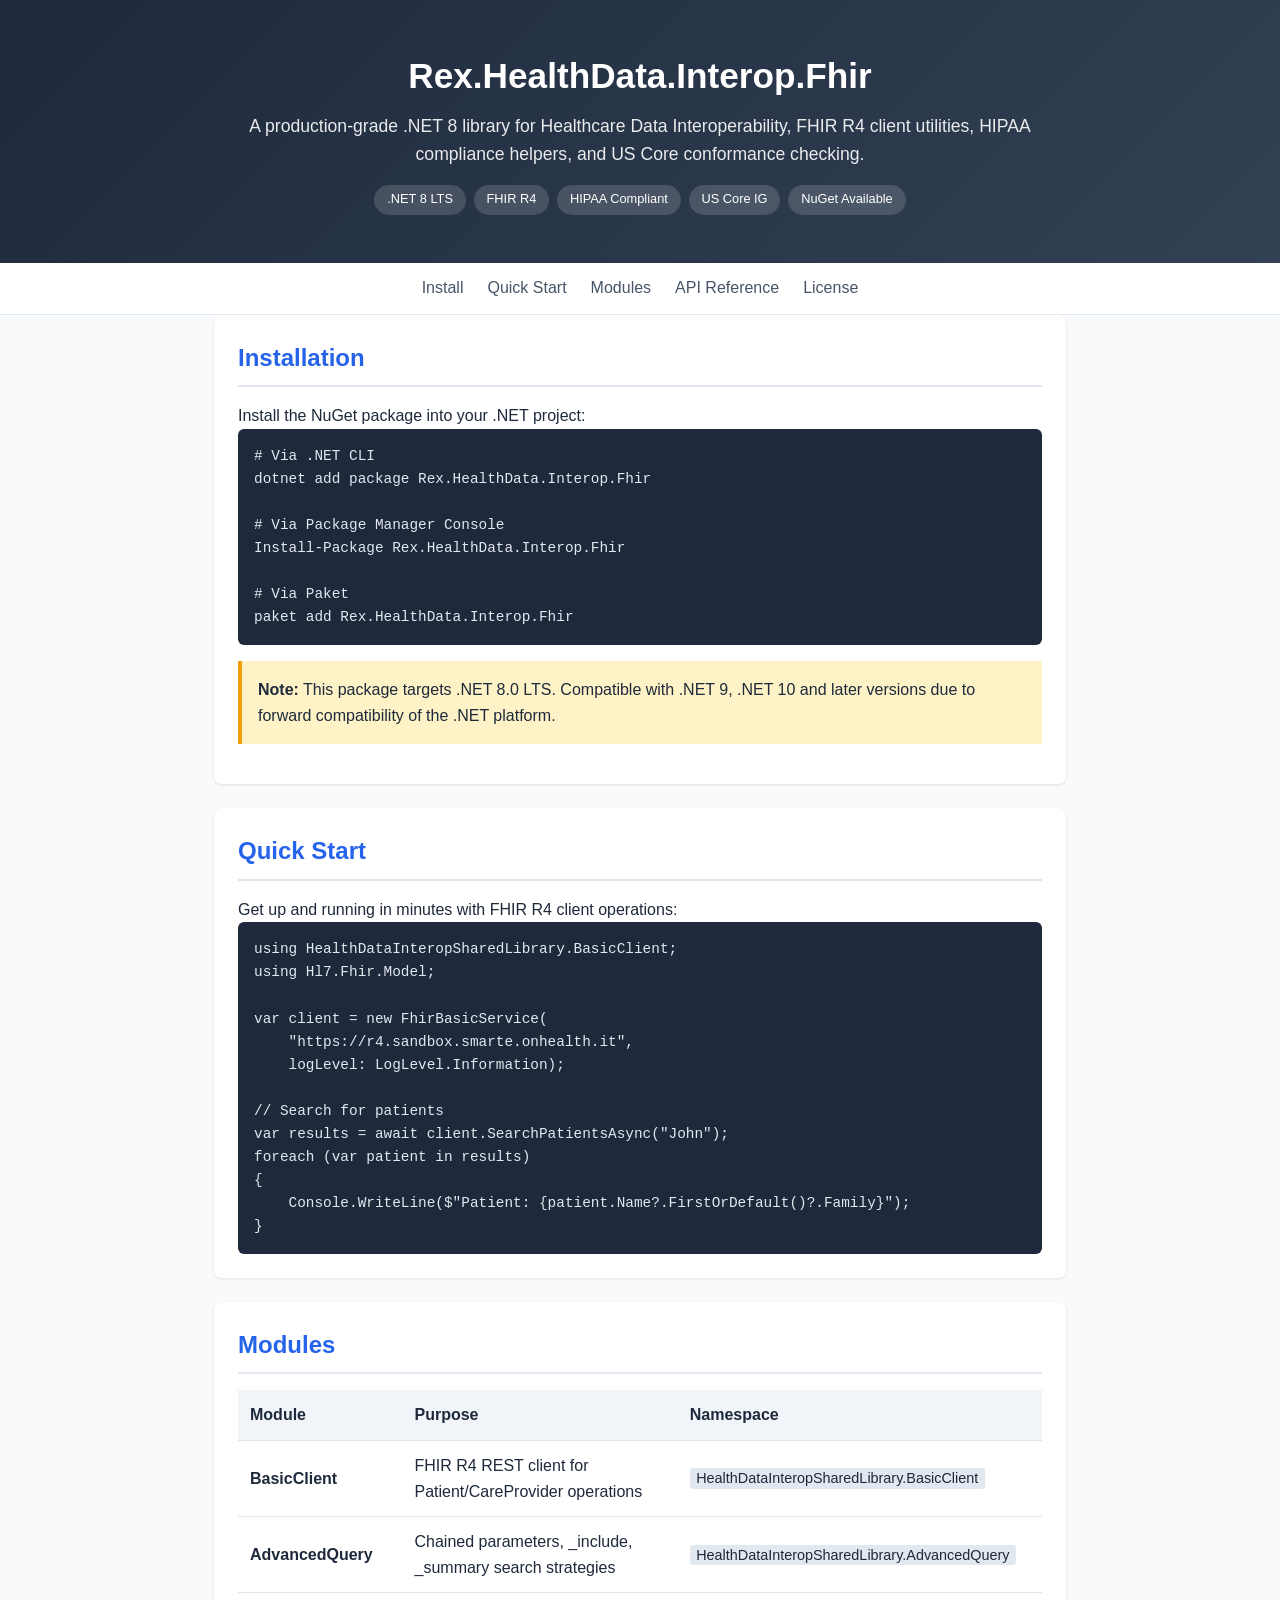
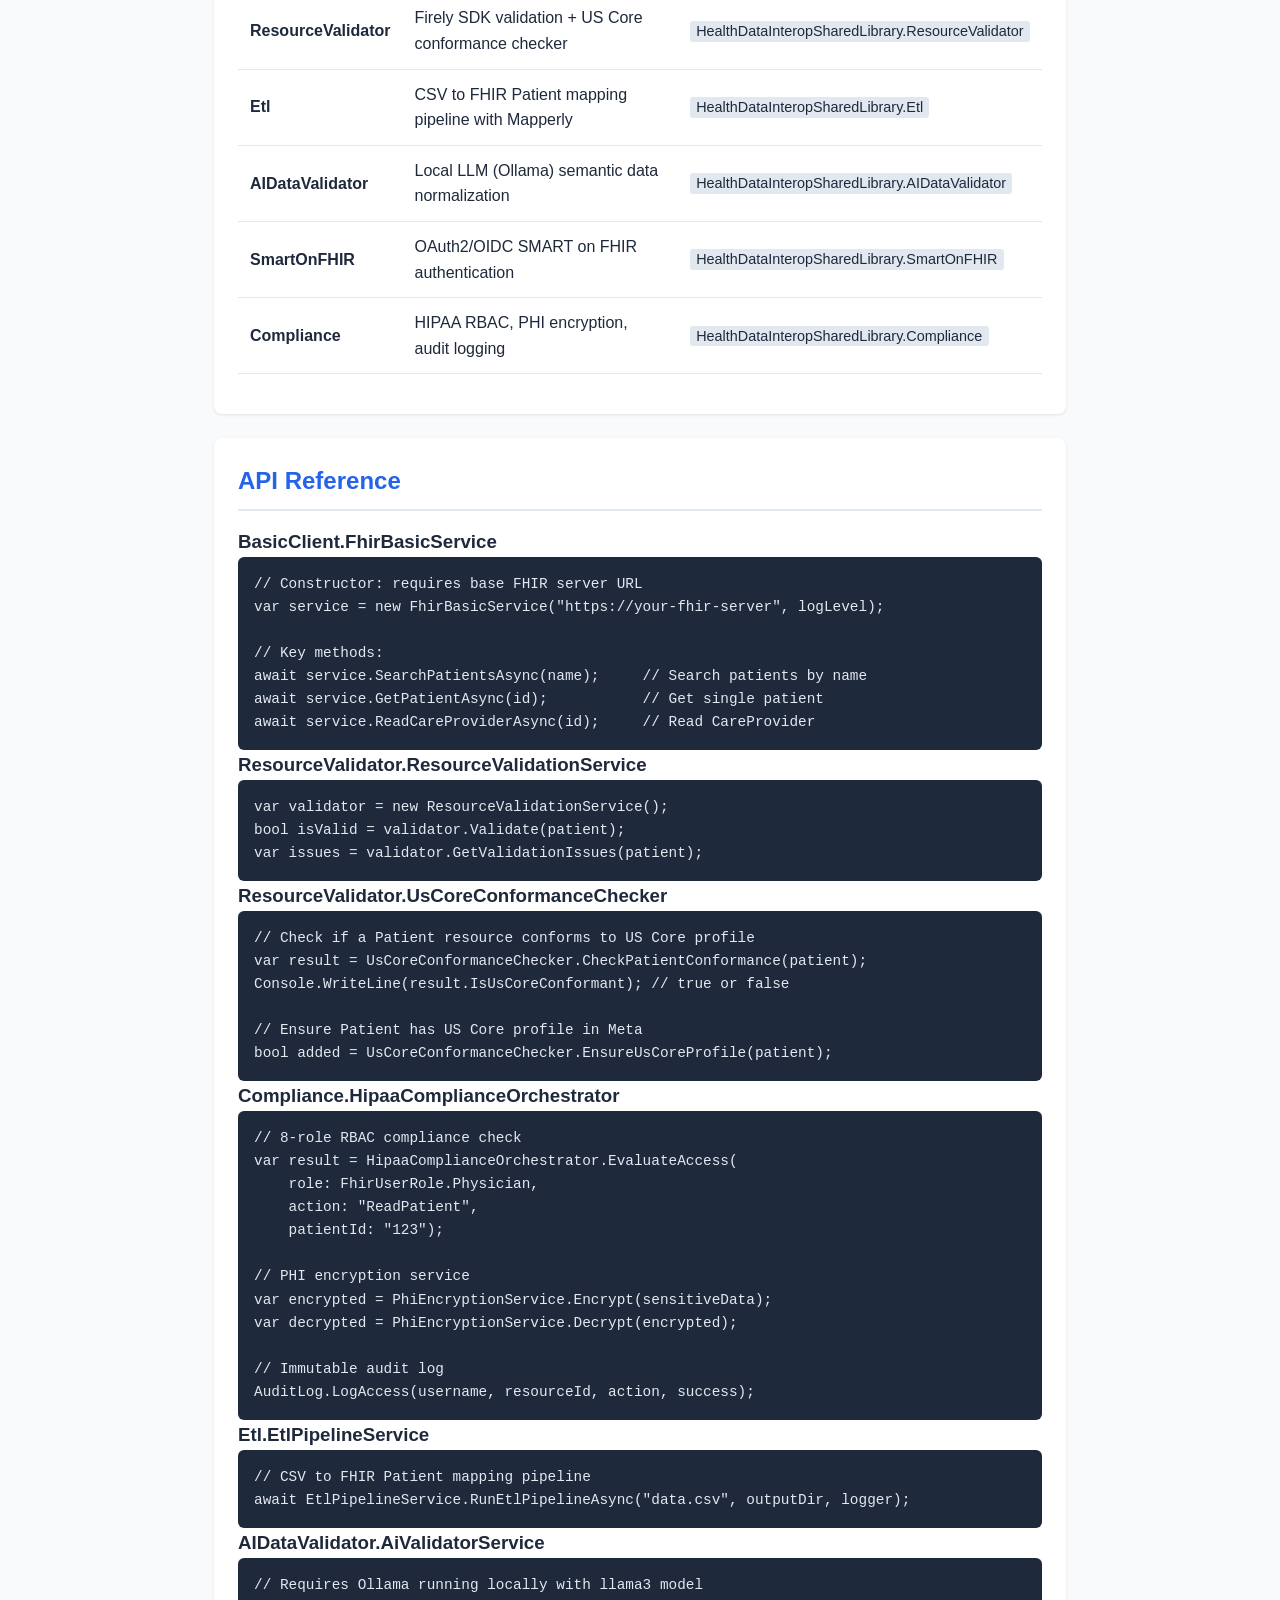
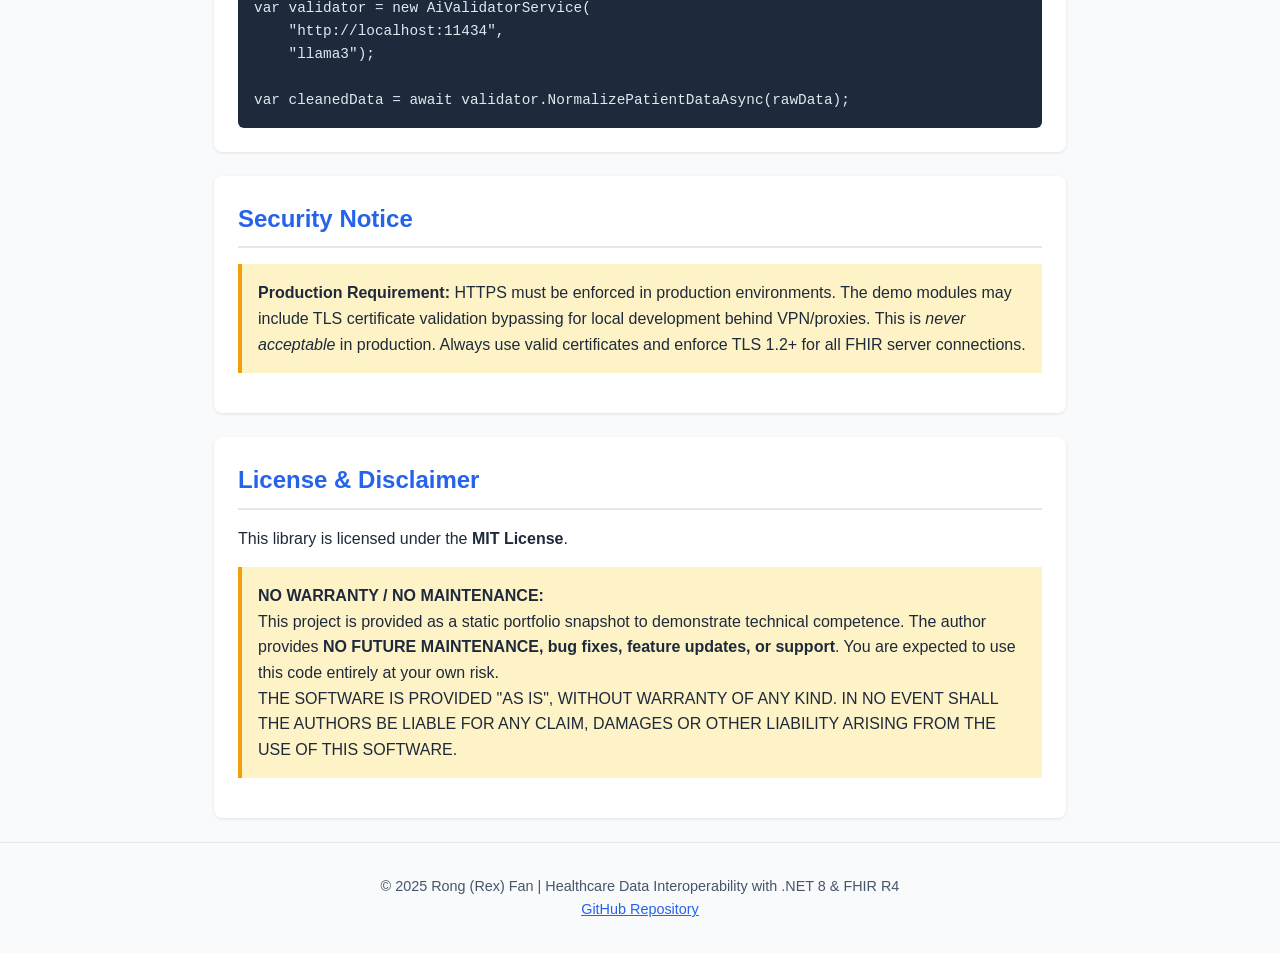
==== docs/index.html @ a8832987 "Feat: migrate namespace to HealthDataInteropSharedLibrary and slim down dependencies - Rename all `S" ====
<!DOCTYPE html>
<html lang="en">
<head>
    <meta charset="UTF-8">
    <meta name="viewport" content="width=device-width, initial-scale=1.0">
    <title>Rex.HealthData.Interop.Fhir - Healthcare Interoperability Library</title>
    <link rel="stylesheet" href="css/styles.css">
    <style>
        :root { --primary: #2563eb; --secondary: #475569; --success: #16a34a; --bg: #f8fafc; }
        * { margin: 0; padding: 0; box-sizing: border-box; }
        body { font-family: -apple-system, BlinkMacSystemFont, "Segoe UI", Roboto, sans-serif; line-height: 1.6; color: #1e293b; background: var(--bg); }
        .container { max-width: 900px; margin: 0 auto; padding: 0 1.5rem; }
        header { background: linear-gradient(135deg, #1e293b, #334155); color: white; padding: 3rem 0; text-align: center; }
        header h1 { font-size: 2.2rem; margin-bottom: 0.5rem; }
        header p { font-size: 1.1rem; opacity: 0.9; }
        .badges { display: flex; gap: 0.5rem; justify-content: center; flex-wrap: wrap; margin-top: 1rem; }
        .badge { background: rgba(255,255,255,0.15); padding: 0.3rem 0.8rem; border-radius: 999px; font-size: 0.8rem; }
        nav { background: white; border-bottom: 1px solid #e2e8f0; padding: 0.8rem 0; position: sticky; top: 0; z-index: 10; }
        nav .container { display: flex; gap: 1.5rem; justify-content: center; flex-wrap: wrap; }
        nav a { text-decoration: none; color: var(--secondary); font-weight: 500; }
        nav a:hover { color: var(--primary); }
        main { padding: 2rem 0 4rem; }
        section { background: white; margin-bottom: 1.5rem; padding: 1.5rem; border-radius: 8px; box-shadow: 0 1px 3px rgba(0,0,0,0.1); }
        section h2 { color: var(--primary); margin-bottom: 1rem; border-bottom: 2px solid #e2e8f0; padding-bottom: 0.5rem; }
        pre { background: #1e293b; color: #e2e8f0; padding: 1rem; border-radius: 6px; overflow-x: auto; font-size: 0.9rem; }
        code { font-family: "Cascadia Code", "Fira Code", monospace; }
        .inline-code { background: #e2e8f0; padding: 0.15rem 0.4rem; border-radius: 3px; color: #1e293b; font-size: 0.9em; }
        table { width: 100%; border-collapse: collapse; margin: 1rem 0; }
        th, td { text-align: left; padding: 0.75rem; border-bottom: 1px solid #e2e8f0; }
        th { background: #f1f5f9; font-weight: 600; }
        .features { display: grid; grid-template-columns: repeat(auto-fit, minmax(250px, 1fr)); gap: 1rem; margin-top: 1rem; }
        .feature-card { padding: 1rem; border: 1px solid #e2e8f0; border-radius: 6px; }
        .feature-card h3 { color: var(--primary); margin-bottom: 0.5rem; font-size: 1rem; }
        footer { text-align: center; padding: 2rem 0; color: var(--secondary); font-size: 0.9rem; border-top: 1px solid #e2e8f0; }
        .warning { background: #fef3c7; border-left: 4px solid #f59e0b; padding: 1rem; margin: 1rem 0; }
    </style>
</head>
<body>
<header>
    <div class="container">
        <h1>Rex.HealthData.Interop.Fhir</h1>
        <p>A production-grade .NET 8 library for Healthcare Data Interoperability, FHIR R4 client utilities, HIPAA compliance helpers, and US Core conformance checking.</p>
        <div class="badges">
            <span class="badge">.NET 8 LTS</span>
            <span class="badge">FHIR R4</span>
            <span class="badge">HIPAA Compliant</span>
            <span class="badge">US Core IG</span>
            <span class="badge">NuGet Available</span>
        </div>
    </div>
</header>
<nav>
    <div class="container">
        <a href="#install">Install</a>
        <a href="#quick-start">Quick Start</a>
        <a href="#modules">Modules</a>
        <a href="#api">API Reference</a>
        <a href="#license">License</a>
    </div>
</nav>
<main class="container">

<section id="install">
    <h2>Installation</h2>
    <p>Install the NuGet package into your .NET project:</p>
    <pre><code># Via .NET CLI
dotnet add package Rex.HealthData.Interop.Fhir

# Via Package Manager Console
Install-Package Rex.HealthData.Interop.Fhir

# Via Paket
paket add Rex.HealthData.Interop.Fhir</code></pre>
    <div class="warning">
        <strong>Note:</strong> This package targets .NET 8.0 LTS. Compatible with .NET 9, .NET 10 and later versions due to forward compatibility of the .NET platform.
    </div>
</section>

<section id="quick-start">
    <h2>Quick Start</h2>
    <p>Get up and running in minutes with FHIR R4 client operations:</p>
    <pre><code>using HealthDataInteropSharedLibrary.BasicClient;
using Hl7.Fhir.Model;

var client = new FhirBasicService(
    "https://r4.sandbox.smarte.onhealth.it",
    logLevel: LogLevel.Information);

// Search for patients
var results = await client.SearchPatientsAsync("John");
foreach (var patient in results)
{
    Console.WriteLine($"Patient: {patient.Name?.FirstOrDefault()?.Family}");
}</code></pre>
</section>

<section id="modules">
    <h2>Modules</h2>
    <table>
        <thead>
            <tr><th>Module</th><th>Purpose</th><th>Namespace</th></tr>
        </thead>
        <tbody>
            <tr><td><strong>BasicClient</strong></td><td>FHIR R4 REST client for Patient/CareProvider operations</td><td><span class="inline-code">HealthDataInteropSharedLibrary.BasicClient</span></td></tr>
            <tr><td><strong>AdvancedQuery</strong></td><td>Chained parameters, _include, _summary search strategies</td><td><span class="inline-code">HealthDataInteropSharedLibrary.AdvancedQuery</span></td></tr>
            <tr><td><strong>ResourceValidator</strong></td><td>Firely SDK validation + US Core conformance checker</td><td><span class="inline-code">HealthDataInteropSharedLibrary.ResourceValidator</span></td></tr>
            <tr><td><strong>Etl</strong></td><td>CSV to FHIR Patient mapping pipeline with Mapperly</td><td><span class="inline-code">HealthDataInteropSharedLibrary.Etl</span></td></tr>
            <tr><td><strong>AIDataValidator</strong></td><td>Local LLM (Ollama) semantic data normalization</td><td><span class="inline-code">HealthDataInteropSharedLibrary.AIDataValidator</span></td></tr>
            <tr><td><strong>SmartOnFHIR</strong></td><td>OAuth2/OIDC SMART on FHIR authentication</td><td><span class="inline-code">HealthDataInteropSharedLibrary.SmartOnFHIR</span></td></tr>
            <tr><td><strong>Compliance</strong></td><td>HIPAA RBAC, PHI encryption, audit logging</td><td><span class="inline-code">HealthDataInteropSharedLibrary.Compliance</span></td></tr>
        </tbody>
    </table>
</section>

<section id="api">
    <h2>API Reference</h2>
    
    <h3>BasicClient.FhirBasicService</h3>
    <pre><code>// Constructor: requires base FHIR server URL
var service = new FhirBasicService("https://your-fhir-server", logLevel);

// Key methods:
await service.SearchPatientsAsync(name);     // Search patients by name
await service.GetPatientAsync(id);           // Get single patient
await service.ReadCareProviderAsync(id);     // Read CareProvider</code></pre>

    <h3>ResourceValidator.ResourceValidationService</h3>
    <pre><code>var validator = new ResourceValidationService();
bool isValid = validator.Validate(patient);
var issues = validator.GetValidationIssues(patient);</code></pre>

    <h3>ResourceValidator.UsCoreConformanceChecker</h3>
    <pre><code>// Check if a Patient resource conforms to US Core profile
var result = UsCoreConformanceChecker.CheckPatientConformance(patient);
Console.WriteLine(result.IsUsCoreConformant); // true or false

// Ensure Patient has US Core profile in Meta
bool added = UsCoreConformanceChecker.EnsureUsCoreProfile(patient);</code></pre>

    <h3>Compliance.HipaaComplianceOrchestrator</h3>
    <pre><code>// 8-role RBAC compliance check
var result = HipaaComplianceOrchestrator.EvaluateAccess(
    role: FhirUserRole.Physician,
    action: "ReadPatient",
    patientId: "123");

// PHI encryption service
var encrypted = PhiEncryptionService.Encrypt(sensitiveData);
var decrypted = PhiEncryptionService.Decrypt(encrypted);

// Immutable audit log
AuditLog.LogAccess(username, resourceId, action, success);</code></pre>

    <h3>Etl.EtlPipelineService</h3>
    <pre><code>// CSV to FHIR Patient mapping pipeline
await EtlPipelineService.RunEtlPipelineAsync("data.csv", outputDir, logger);</code></pre>

    <h3>AIDataValidator.AiValidatorService</h3>
    <pre><code>// Requires Ollama running locally with llama3 model
var validator = new AiValidatorService(
    "http://localhost:11434",
    "llama3");

var cleanedData = await validator.NormalizePatientDataAsync(rawData);</code></pre>
</section>

<section id="security">
    <h2>Security Notice</h2>
    <div class="warning">
        <strong>Production Requirement:</strong> HTTPS must be enforced in production environments. The demo modules may include TLS certificate validation bypassing for local development behind VPN/proxies. This is <em>never acceptable</em> in production. Always use valid certificates and enforce TLS 1.2+ for all FHIR server connections.
    </div>
</section>

<section id="license">
    <h2>License &amp; Disclaimer</h2>
    <p>This library is licensed under the <strong>MIT License</strong>.</p>
    <div class="warning">
        <p><strong>NO WARRANTY / NO MAINTENANCE:</strong></p>
        <p>This project is provided as a static portfolio snapshot to demonstrate technical competence. The author provides <strong>NO FUTURE MAINTENANCE, bug fixes, feature updates, or support</strong>. You are expected to use this code entirely at your own risk.</p>
        <p>THE SOFTWARE IS PROVIDED "AS IS", WITHOUT WARRANTY OF ANY KIND. IN NO EVENT SHALL THE AUTHORS BE LIABLE FOR ANY CLAIM, DAMAGES OR OTHER LIABILITY ARISING FROM THE USE OF THIS SOFTWARE.</p>
    </div>
</section>

</main>
<footer>
    <div class="container">
        <p>&copy; 2025 Rong (Rex) Fan | Healthcare Data Interoperability with .NET 8 &amp; FHIR R4</p>
        <p><a href="https://github.com/memoryfraction/HealthData-Interoperability-Csharp" style="color: var(--primary);">GitHub Repository</a></p>
    </div>
</footer>
</body>
</html>
---- docs/css/styles.css ----
/* styles.css - minimal, main styles are inline in index.html */
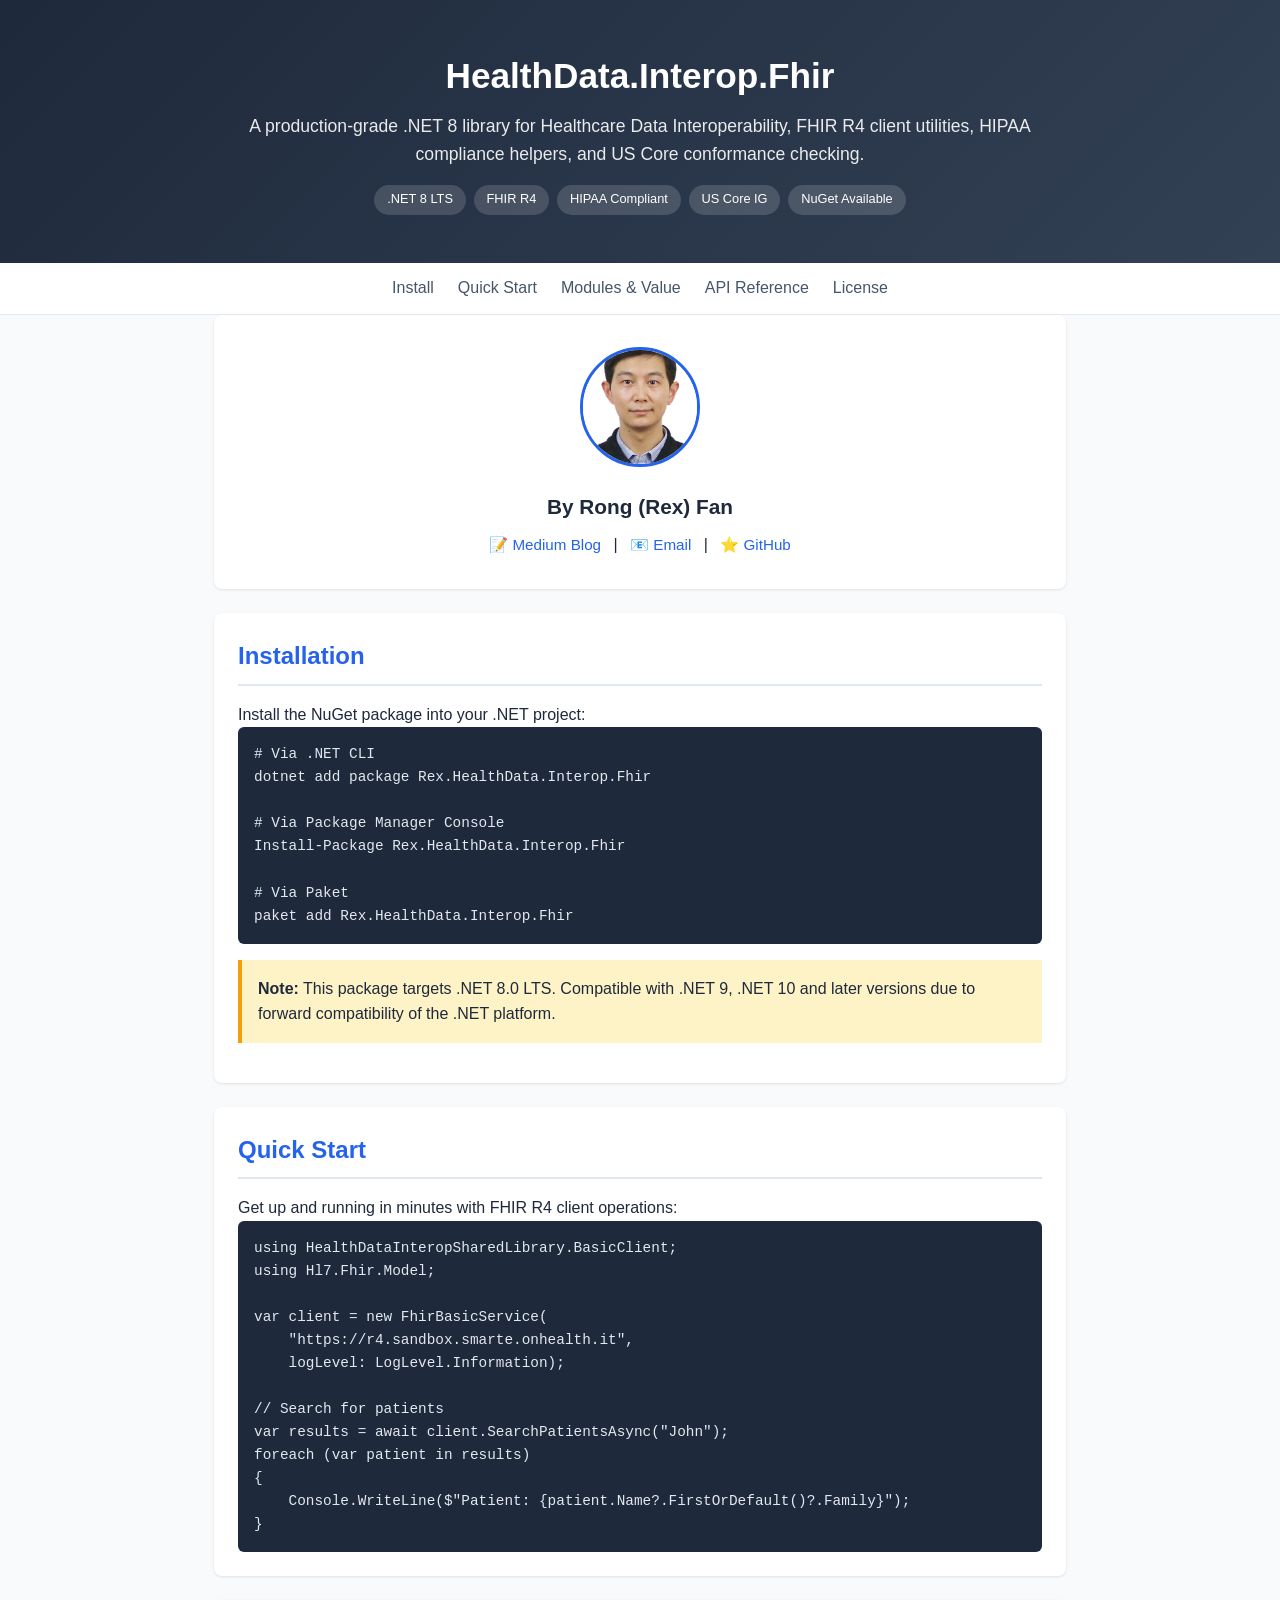
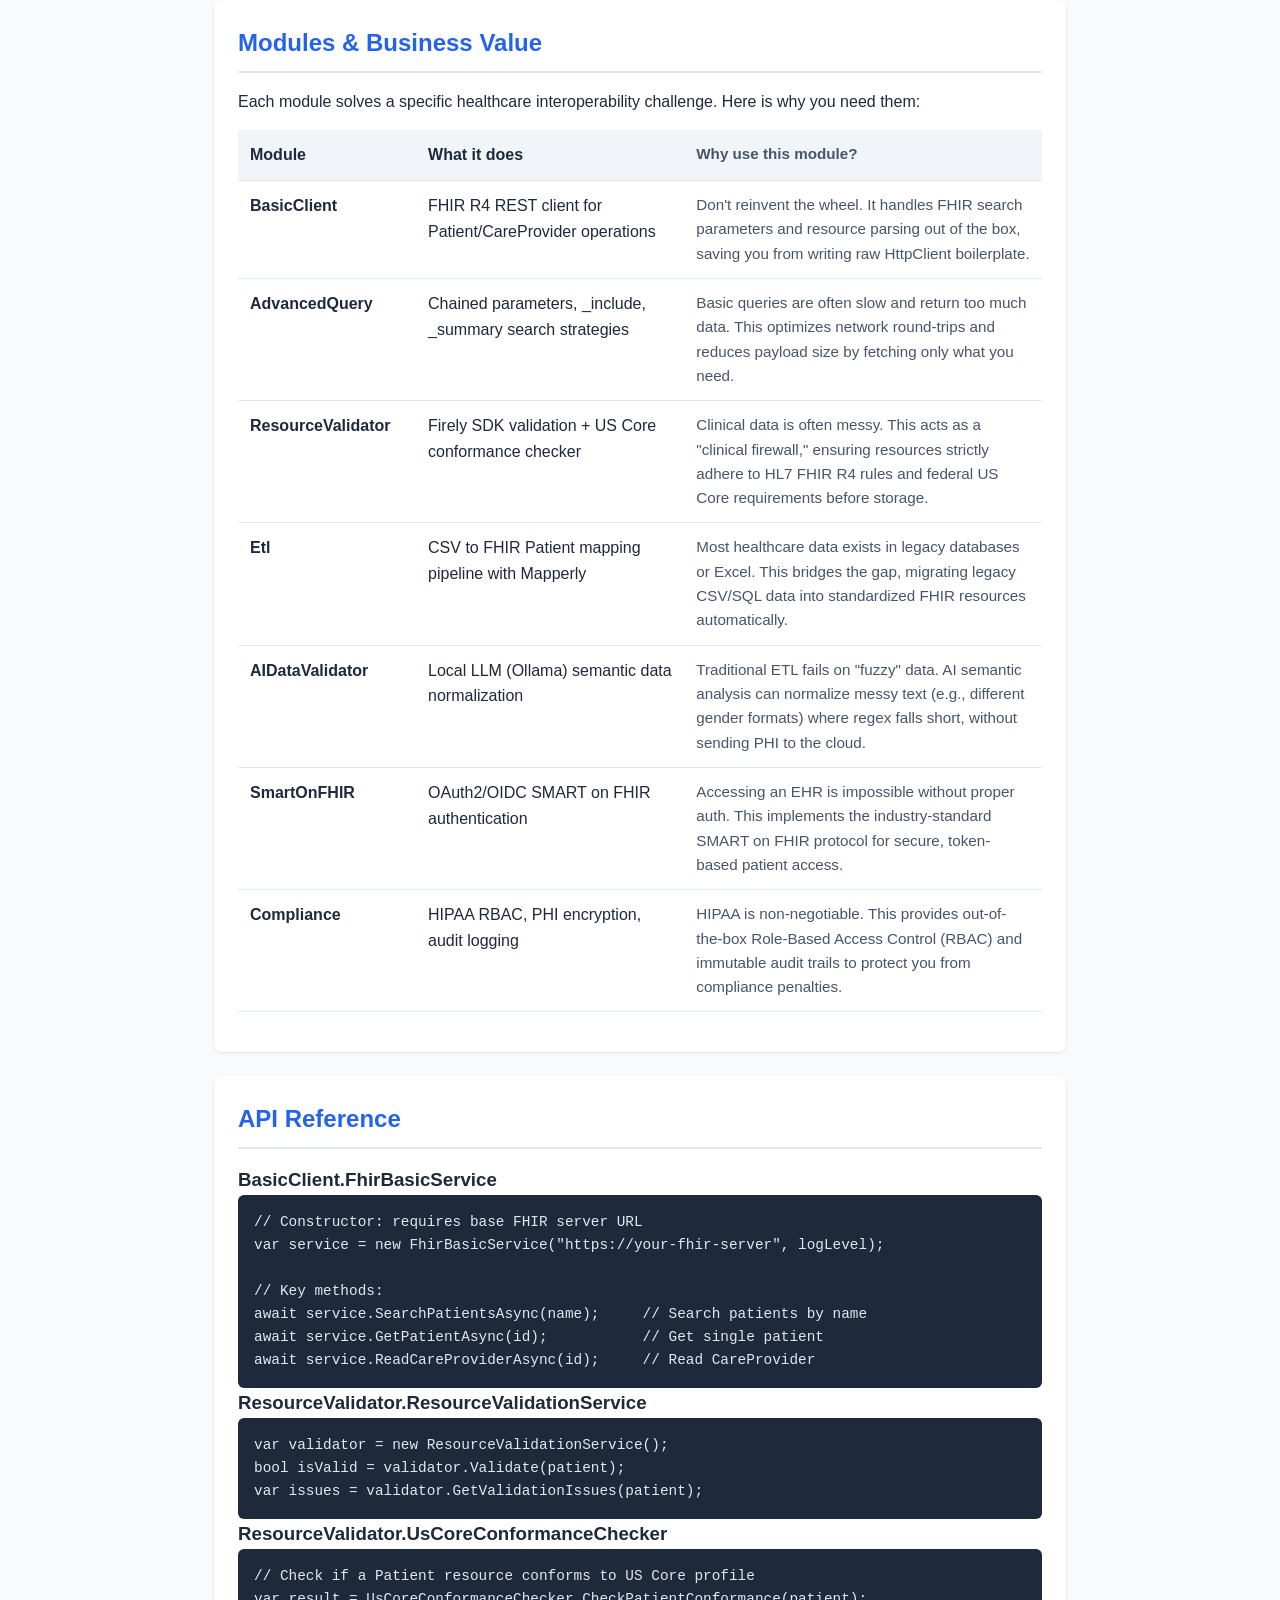
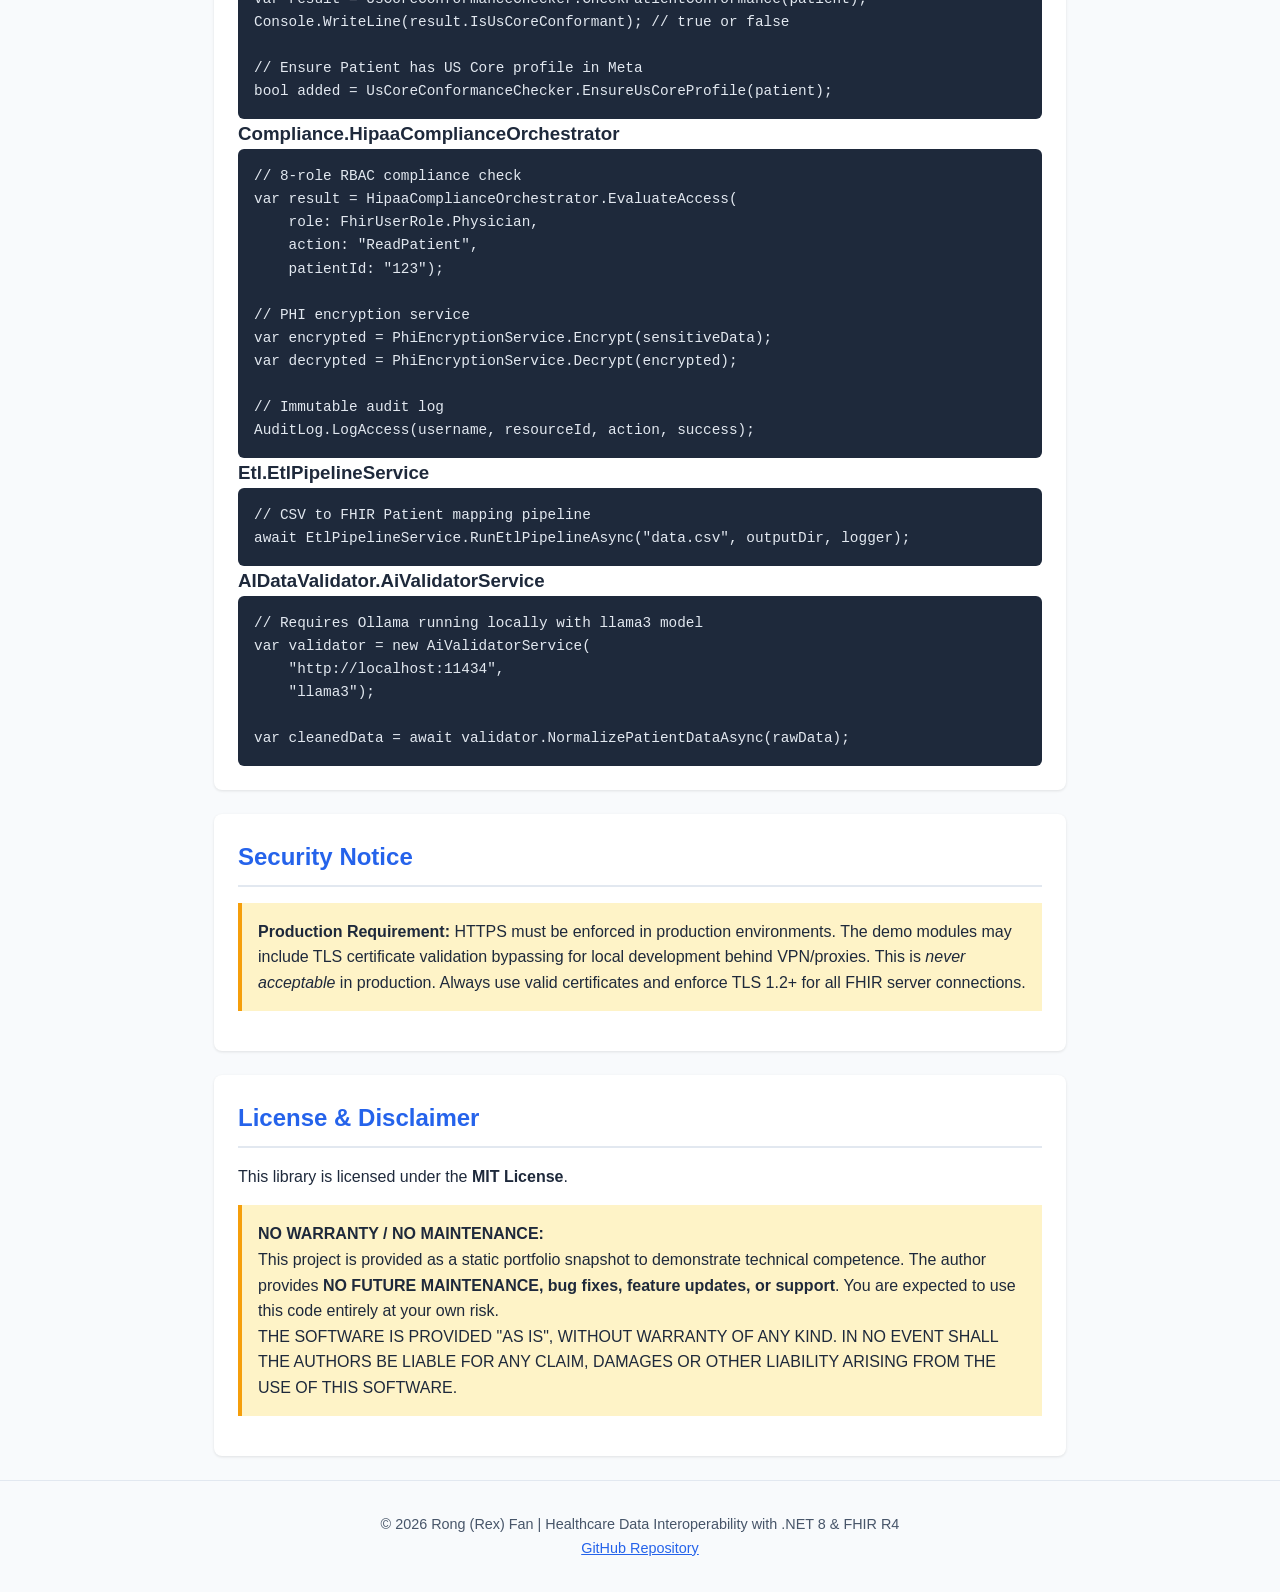
==== commit 151c5a87: "docs: update index with module values, add author profile, and link to GitHub Pages" ====
--- a/docs/index.html
+++ b/docs/index.html
@@ -3,8 +3,7 @@
 <head>
     <meta charset="UTF-8">
     <meta name="viewport" content="width=device-width, initial-scale=1.0">
-    <title>Rex.HealthData.Interop.Fhir - Healthcare Interoperability Library</title>
-    <link rel="stylesheet" href="css/styles.css">
+    <title>HealthData.Interop.Fhir - Healthcare Interoperability Library by Rong(Rex) Fan</title>
     <style>
         :root { --primary: #2563eb; --secondary: #475569; --success: #16a34a; --bg: #f8fafc; }
         * { margin: 0; padding: 0; box-sizing: border-box; }
@@ -25,20 +24,24 @@
         pre { background: #1e293b; color: #e2e8f0; padding: 1rem; border-radius: 6px; overflow-x: auto; font-size: 0.9rem; }
         code { font-family: "Cascadia Code", "Fira Code", monospace; }
         .inline-code { background: #e2e8f0; padding: 0.15rem 0.4rem; border-radius: 3px; color: #1e293b; font-size: 0.9em; }
-        table { width: 100%; border-collapse: collapse; margin: 1rem 0; }
-        th, td { text-align: left; padding: 0.75rem; border-bottom: 1px solid #e2e8f0; }
+        table { width: 100%; border-collapse: collapse; margin: 1rem 0; min-width: 600px; }
+        th, td { text-align: left; padding: 0.75rem; border-bottom: 1px solid #e2e8f0; vertical-align: top; }
         th { background: #f1f5f9; font-weight: 600; }
-        .features { display: grid; grid-template-columns: repeat(auto-fit, minmax(250px, 1fr)); gap: 1rem; margin-top: 1rem; }
-        .feature-card { padding: 1rem; border: 1px solid #e2e8f0; border-radius: 6px; }
-        .feature-card h3 { color: var(--primary); margin-bottom: 0.5rem; font-size: 1rem; }
+        .why-col { width: 40%; color: var(--secondary); font-size: 0.95rem; }
         footer { text-align: center; padding: 2rem 0; color: var(--secondary); font-size: 0.9rem; border-top: 1px solid #e2e8f0; }
         .warning { background: #fef3c7; border-left: 4px solid #f59e0b; padding: 1rem; margin: 1rem 0; }
+        /* Author section */
+        .author-section { text-align: center; padding: 2rem; }
+        .author-photo { width: 120px; height: 120px; border-radius: 50%; object-fit: cover; border: 3px solid var(--primary); margin-bottom: 1rem; }
+        .author-name { font-size: 1.3rem; font-weight: 700; color: #1e293b; margin-bottom: 0.5rem; }
+        .author-links a { color: var(--primary); text-decoration: none; margin: 0 0.5rem; font-size: 0.95rem; }
+        .author-links a:hover { text-decoration: underline; }
     </style>
 </head>
 <body>
 <header>
     <div class="container">
-        <h1>Rex.HealthData.Interop.Fhir</h1>
+        <h1>HealthData.Interop.Fhir</h1>
         <p>A production-grade .NET 8 library for Healthcare Data Interoperability, FHIR R4 client utilities, HIPAA compliance helpers, and US Core conformance checking.</p>
         <div class="badges">
             <span class="badge">.NET 8 LTS</span>
@@ -49,16 +52,29 @@
         </div>
     </div>
 </header>
+
 <nav>
     <div class="container">
         <a href="#install">Install</a>
         <a href="#quick-start">Quick Start</a>
-        <a href="#modules">Modules</a>
+        <a href="#modules">Modules & Value</a>
         <a href="#api">API Reference</a>
         <a href="#license">License</a>
     </div>
 </nav>
+
 <main class="container">
+
+<!-- Author Section -->
+<section class="author-section">
+    <img src="images/author.png" alt="Rong(Rex) Fan" class="author-photo">
+    <p class="author-name">By Rong (Rex) Fan</p>
+    <div class="author-links">
+        <a href="https://medium.com/@rex.fan18" target="_blank">📝 Medium Blog</a> |
+        <a href="mailto:rex.fan18@gmail.com">📧 Email</a> |
+        <a href="https://github.com/memoryfraction" target="_blank">⭐ GitHub</a>
+    </div>
+</section>
 
 <section id="install">
     <h2>Installation</h2>
@@ -95,19 +111,48 @@
 </section>
 
 <section id="modules">
-    <h2>Modules</h2>
+    <h2>Modules & Business Value</h2>
+    <p>Each module solves a specific healthcare interoperability challenge. Here is why you need them:</p>
     <table>
         <thead>
-            <tr><th>Module</th><th>Purpose</th><th>Namespace</th></tr>
+            <tr><th style="width: 15%;">Module</th><th style="width: 30%;">What it does</th><th class="why-col" style="width: 40%;">Why use this module?</th></tr>
         </thead>
         <tbody>
-            <tr><td><strong>BasicClient</strong></td><td>FHIR R4 REST client for Patient/CareProvider operations</td><td><span class="inline-code">HealthDataInteropSharedLibrary.BasicClient</span></td></tr>
-            <tr><td><strong>AdvancedQuery</strong></td><td>Chained parameters, _include, _summary search strategies</td><td><span class="inline-code">HealthDataInteropSharedLibrary.AdvancedQuery</span></td></tr>
-            <tr><td><strong>ResourceValidator</strong></td><td>Firely SDK validation + US Core conformance checker</td><td><span class="inline-code">HealthDataInteropSharedLibrary.ResourceValidator</span></td></tr>
-            <tr><td><strong>Etl</strong></td><td>CSV to FHIR Patient mapping pipeline with Mapperly</td><td><span class="inline-code">HealthDataInteropSharedLibrary.Etl</span></td></tr>
-            <tr><td><strong>AIDataValidator</strong></td><td>Local LLM (Ollama) semantic data normalization</td><td><span class="inline-code">HealthDataInteropSharedLibrary.AIDataValidator</span></td></tr>
-            <tr><td><strong>SmartOnFHIR</strong></td><td>OAuth2/OIDC SMART on FHIR authentication</td><td><span class="inline-code">HealthDataInteropSharedLibrary.SmartOnFHIR</span></td></tr>
-            <tr><td><strong>Compliance</strong></td><td>HIPAA RBAC, PHI encryption, audit logging</td><td><span class="inline-code">HealthDataInteropSharedLibrary.Compliance</span></td></tr>
+            <tr>
+                <td><strong>BasicClient</strong></td>
+                <td>FHIR R4 REST client for Patient/CareProvider operations</td>
+                <td class="why-col">Don't reinvent the wheel. It handles FHIR search parameters and resource parsing out of the box, saving you from writing raw HttpClient boilerplate.</td>
+            </tr>
+            <tr>
+                <td><strong>AdvancedQuery</strong></td>
+                <td>Chained parameters, _include, _summary search strategies</td>
+                <td class="why-col">Basic queries are often slow and return too much data. This optimizes network round-trips and reduces payload size by fetching only what you need.</td>
+            </tr>
+            <tr>
+                <td><strong>ResourceValidator</strong></td>
+                <td>Firely SDK validation + US Core conformance checker</td>
+                <td class="why-col">Clinical data is often messy. This acts as a "clinical firewall," ensuring resources strictly adhere to HL7 FHIR R4 rules and federal US Core requirements before storage.</td>
+            </tr>
+            <tr>
+                <td><strong>Etl</strong></td>
+                <td>CSV to FHIR Patient mapping pipeline with Mapperly</td>
+                <td class="why-col">Most healthcare data exists in legacy databases or Excel. This bridges the gap, migrating legacy CSV/SQL data into standardized FHIR resources automatically.</td>
+            </tr>
+            <tr>
+                <td><strong>AIDataValidator</strong></td>
+                <td>Local LLM (Ollama) semantic data normalization</td>
+                <td class="why-col">Traditional ETL fails on "fuzzy" data. AI semantic analysis can normalize messy text (e.g., different gender formats) where regex falls short, without sending PHI to the cloud.</td>
+            </tr>
+            <tr>
+                <td><strong>SmartOnFHIR</strong></td>
+                <td>OAuth2/OIDC SMART on FHIR authentication</td>
+                <td class="why-col">Accessing an EHR is impossible without proper auth. This implements the industry-standard SMART on FHIR protocol for secure, token-based patient access.</td>
+            </tr>
+            <tr>
+                <td><strong>Compliance</strong></td>
+                <td>HIPAA RBAC, PHI encryption, audit logging</td>
+                <td class="why-col">HIPAA is non-negotiable. This provides out-of-the-box Role-Based Access Control (RBAC) and immutable audit trails to protect you from compliance penalties.</td>
+            </tr>
         </tbody>
     </table>
 </section>
@@ -182,11 +227,15 @@
 </section>
 
 </main>
+
 <footer>
     <div class="container">
-        <p>&copy; 2025 Rong (Rex) Fan | Healthcare Data Interoperability with .NET 8 &amp; FHIR R4</p>
-        <p><a href="https://github.com/memoryfraction/HealthData-Interoperability-Csharp" style="color: var(--primary);">GitHub Repository</a></p>
+        <p>&copy; 2026 Rong (Rex) Fan | Healthcare Data Interoperability with .NET 8 &amp; FHIR R4</p>
+        <p>
+            <a href="https://github.com/memoryfraction/HealthData-Interoperability-Csharp" style="color: var(--primary);">GitHub Repository</a>
+        </p>
     </div>
 </footer>
+
 </body>
 </html>
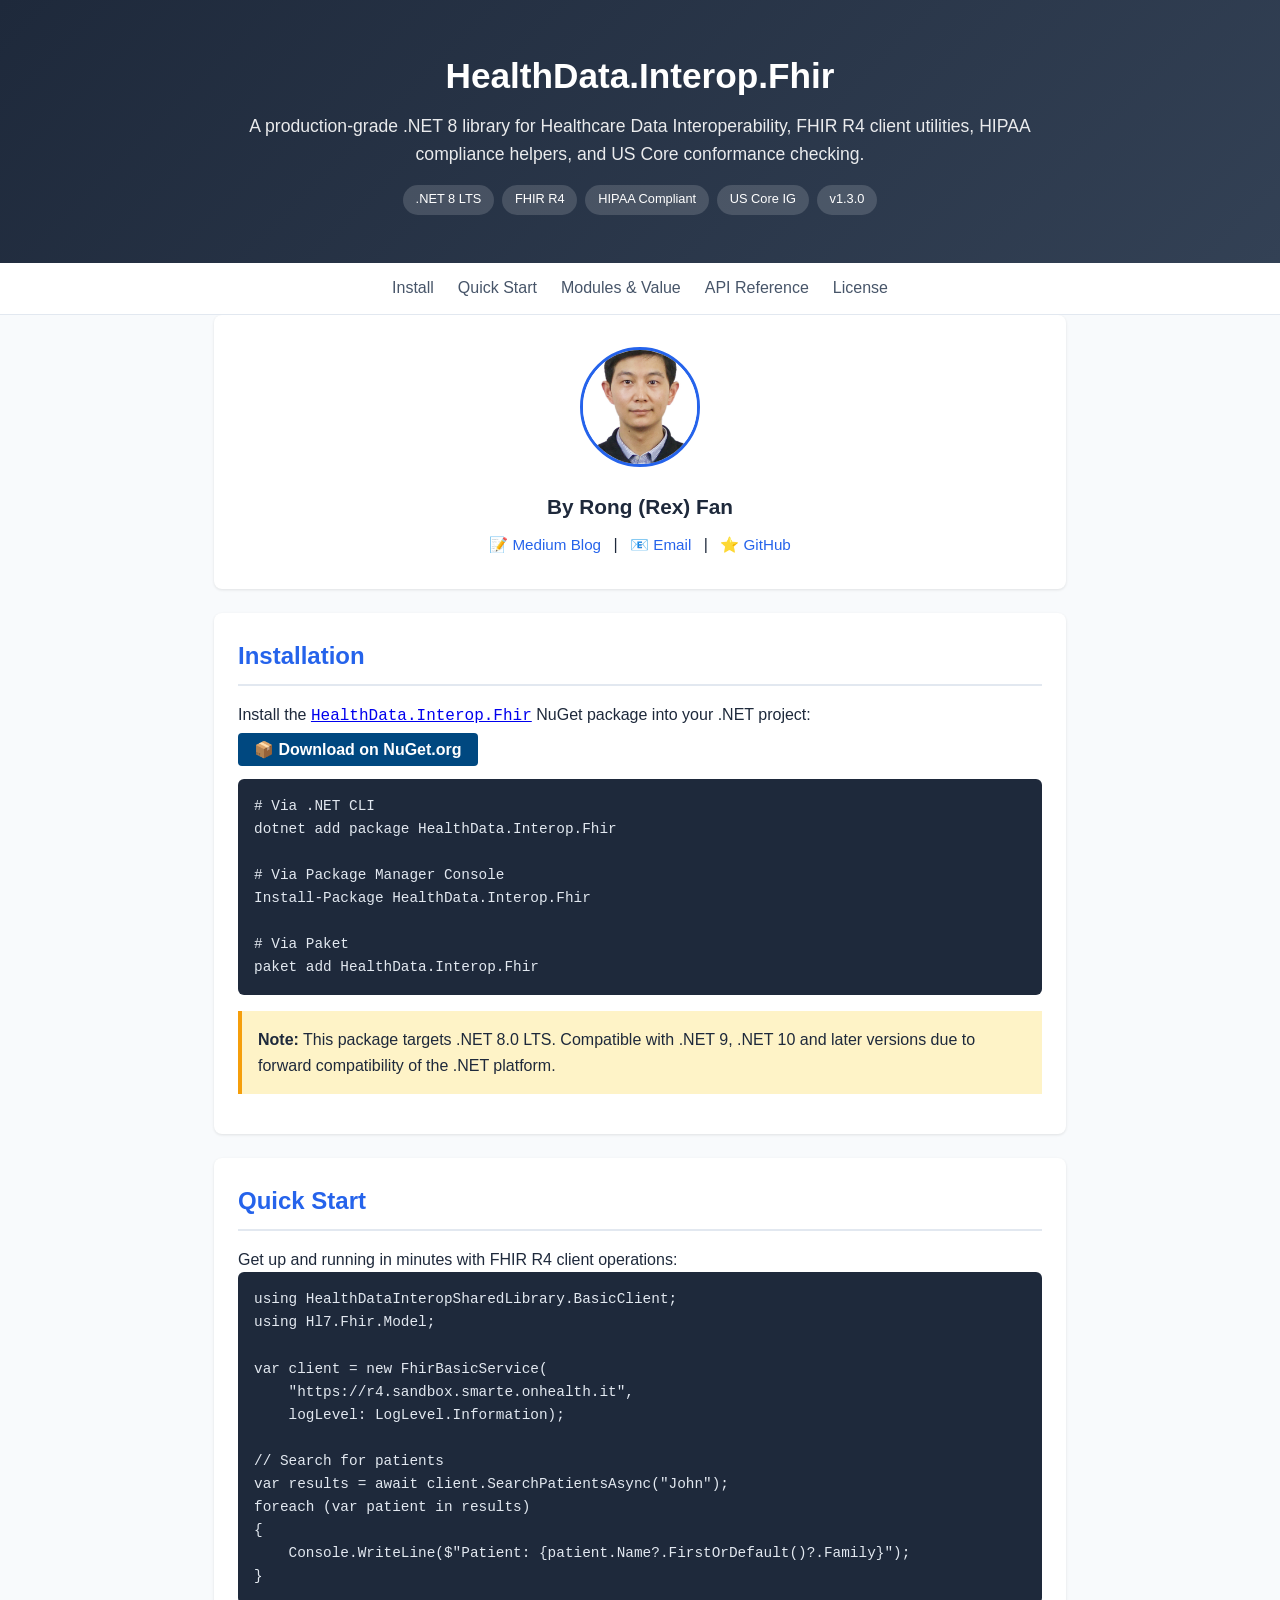
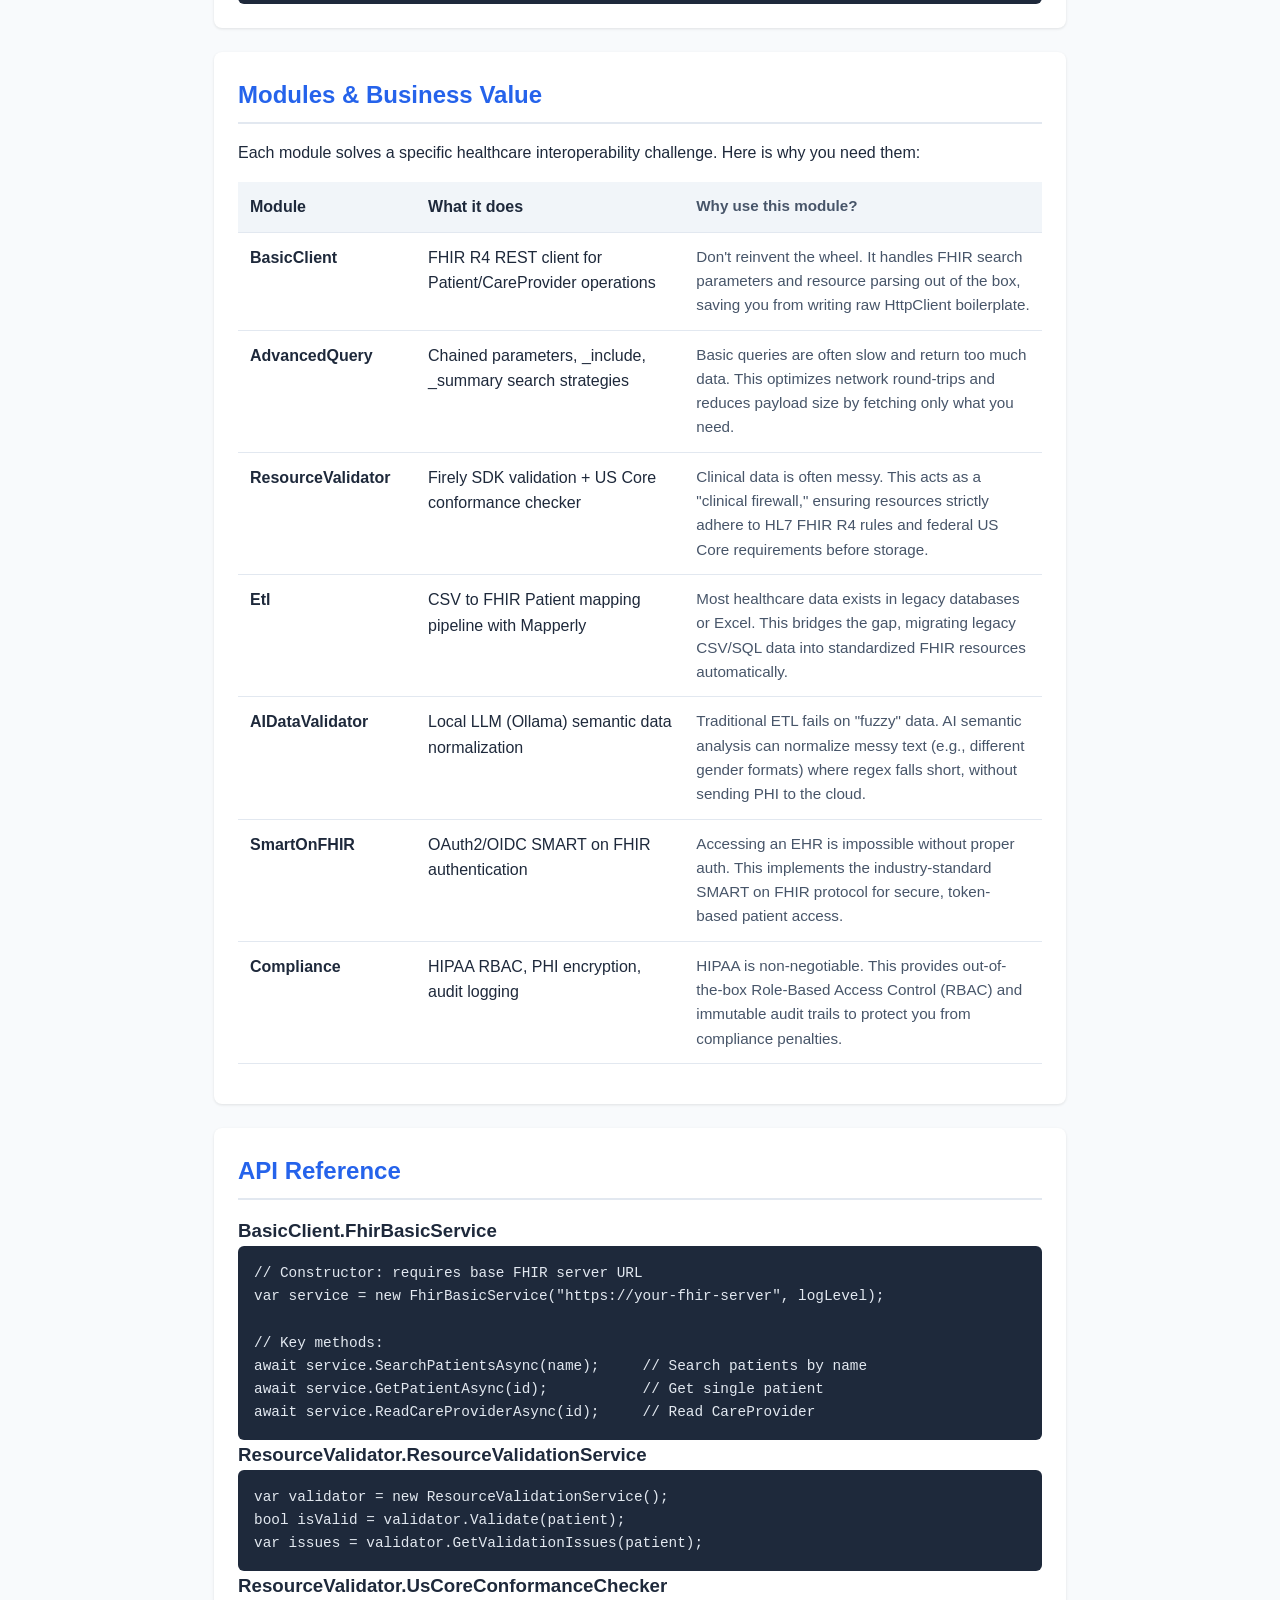
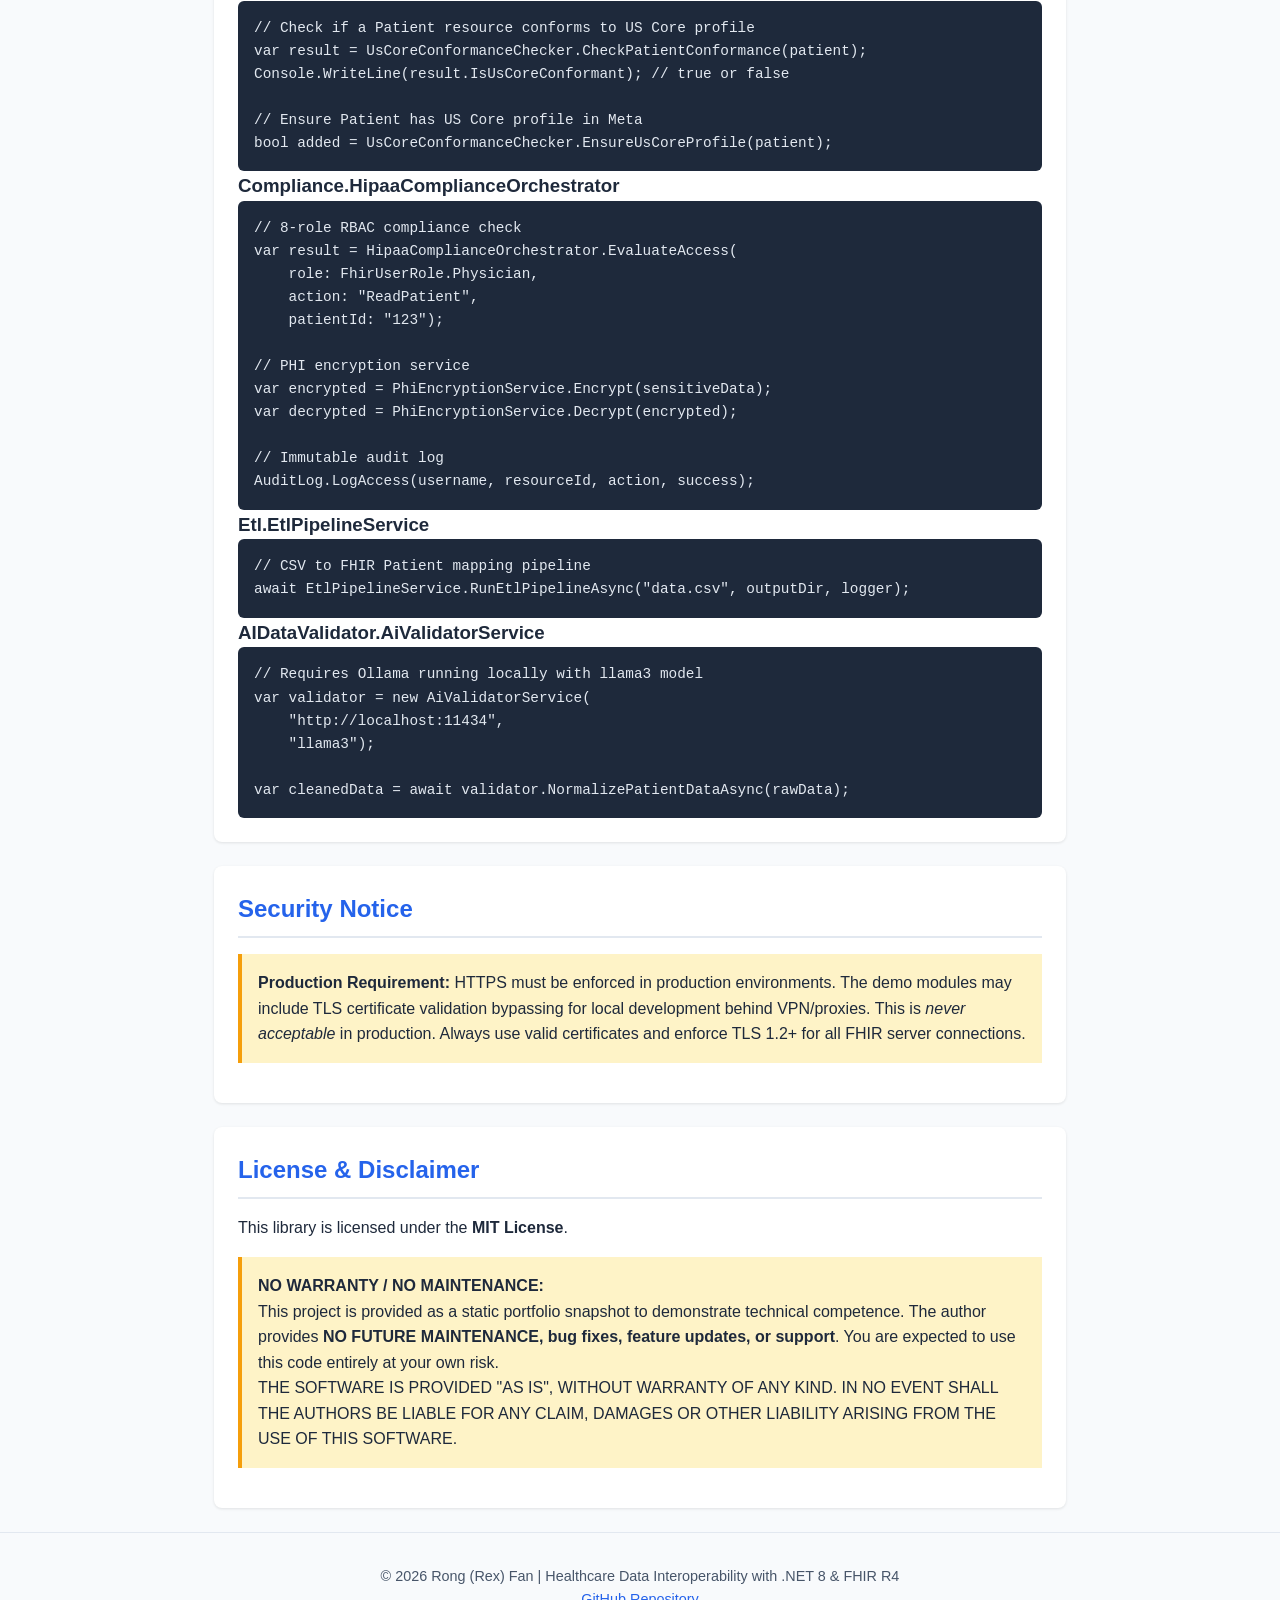
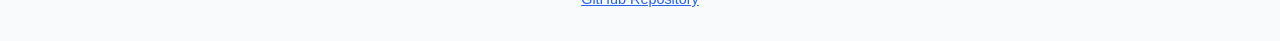
==== commit b1628533: "- Updated README and docs/index.html to include direct links and call-to-action buttons to the now-p" ====
--- a/docs/index.html
+++ b/docs/index.html
@@ -48,8 +48,8 @@
             <span class="badge">FHIR R4</span>
             <span class="badge">HIPAA Compliant</span>
             <span class="badge">US Core IG</span>
-            <span class="badge">NuGet Available</span>
-        </div>
+            <span class="badge">v1.3.0</span>
+            </div>
     </div>
 </header>
 
@@ -78,15 +78,20 @@
 
 <section id="install">
     <h2>Installation</h2>
-    <p>Install the NuGet package into your .NET project:</p>
+    <p>Install the <a href="https://www.nuget.org/packages/HealthData.Interop.Fhir" target="_blank"><code>HealthData.Interop.Fhir</code></a> NuGet package into your .NET project:</p>
+    <div style="margin-bottom: 1rem; margin-top: 0.5rem;">
+        <a href="https://www.nuget.org/packages/HealthData.Interop.Fhir" target="_blank" style="background: #004880; color: white; padding: 8px 16px; text-decoration: none; border-radius: 4px; font-weight: bold;">
+            📦 Download on NuGet.org
+        </a>
+    </div>
     <pre><code># Via .NET CLI
-dotnet add package Rex.HealthData.Interop.Fhir
+dotnet add package HealthData.Interop.Fhir
 
 # Via Package Manager Console
-Install-Package Rex.HealthData.Interop.Fhir
+Install-Package HealthData.Interop.Fhir
 
 # Via Paket
-paket add Rex.HealthData.Interop.Fhir</code></pre>
+paket add HealthData.Interop.Fhir</code></pre>
     <div class="warning">
         <strong>Note:</strong> This package targets .NET 8.0 LTS. Compatible with .NET 9, .NET 10 and later versions due to forward compatibility of the .NET platform.
     </div>
@@ -238,4 +243,4 @@
 </footer>
 
 </body>
-</html>+</html>
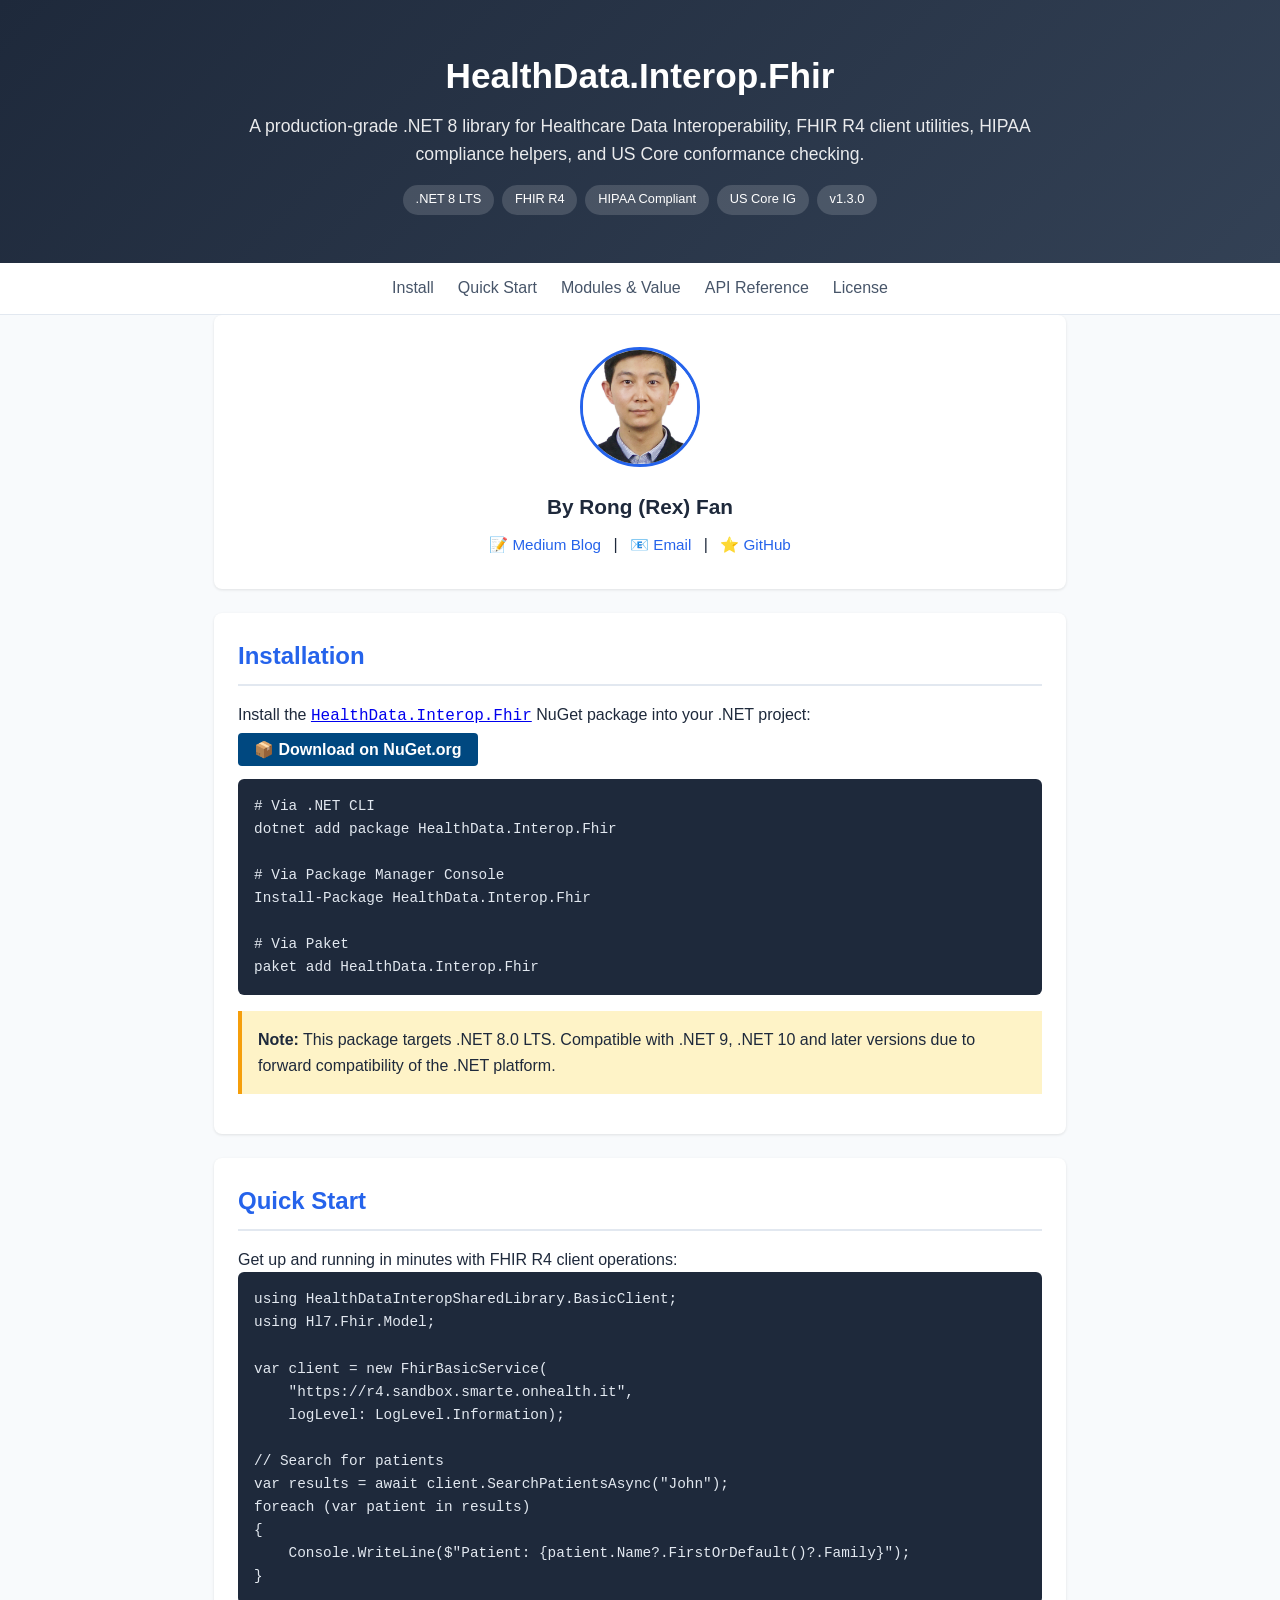
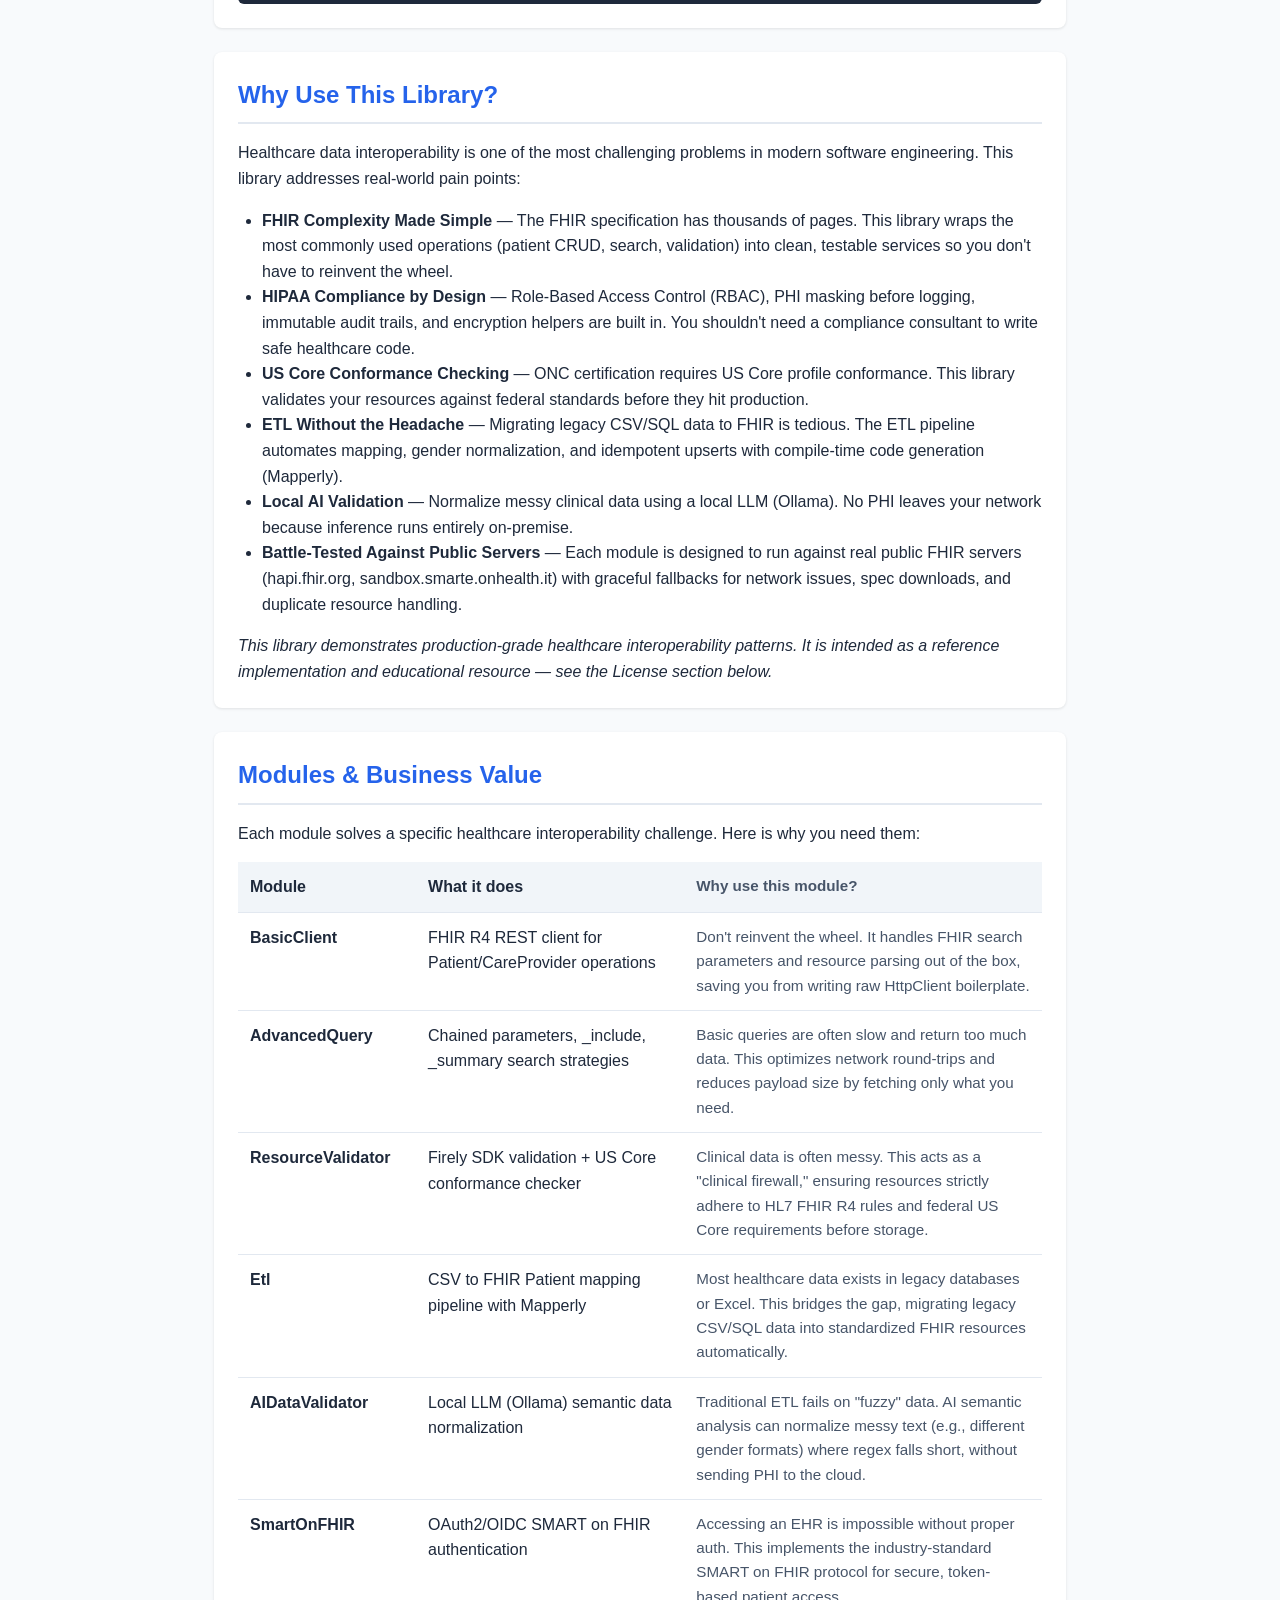
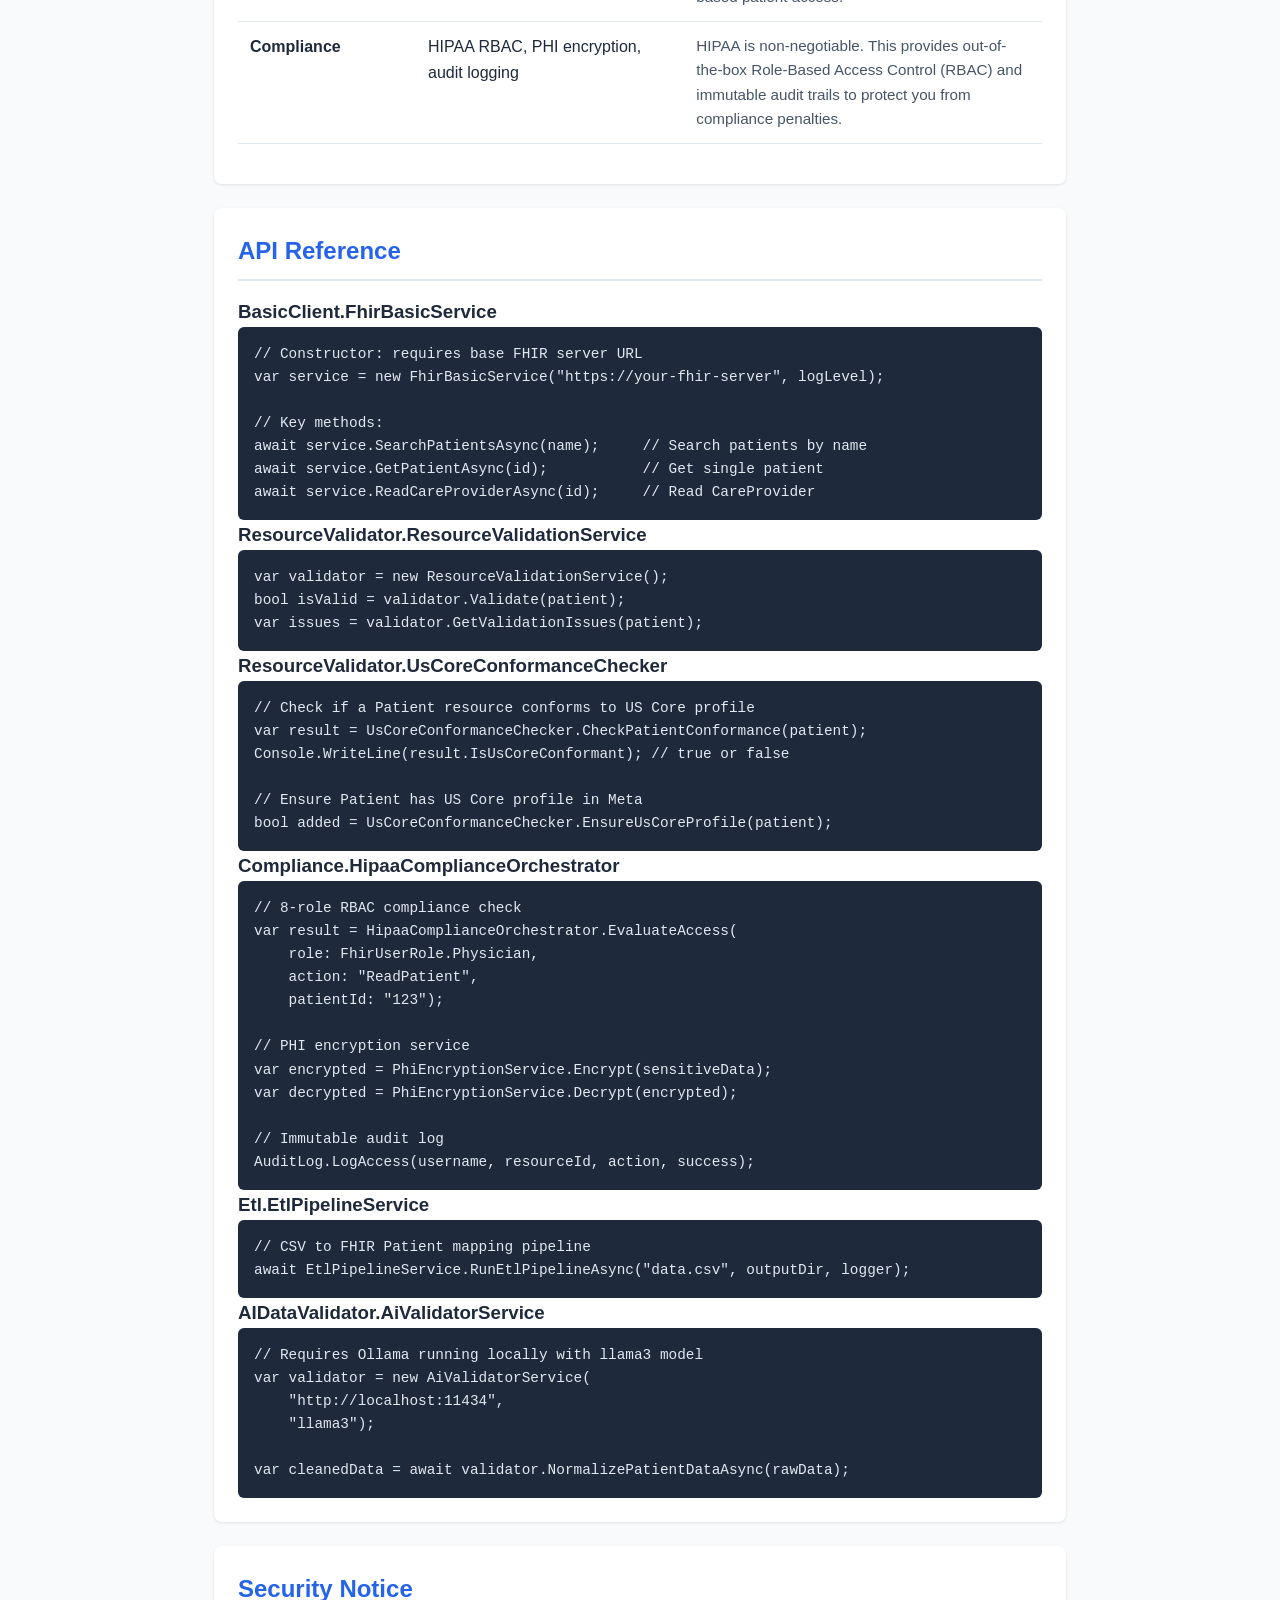
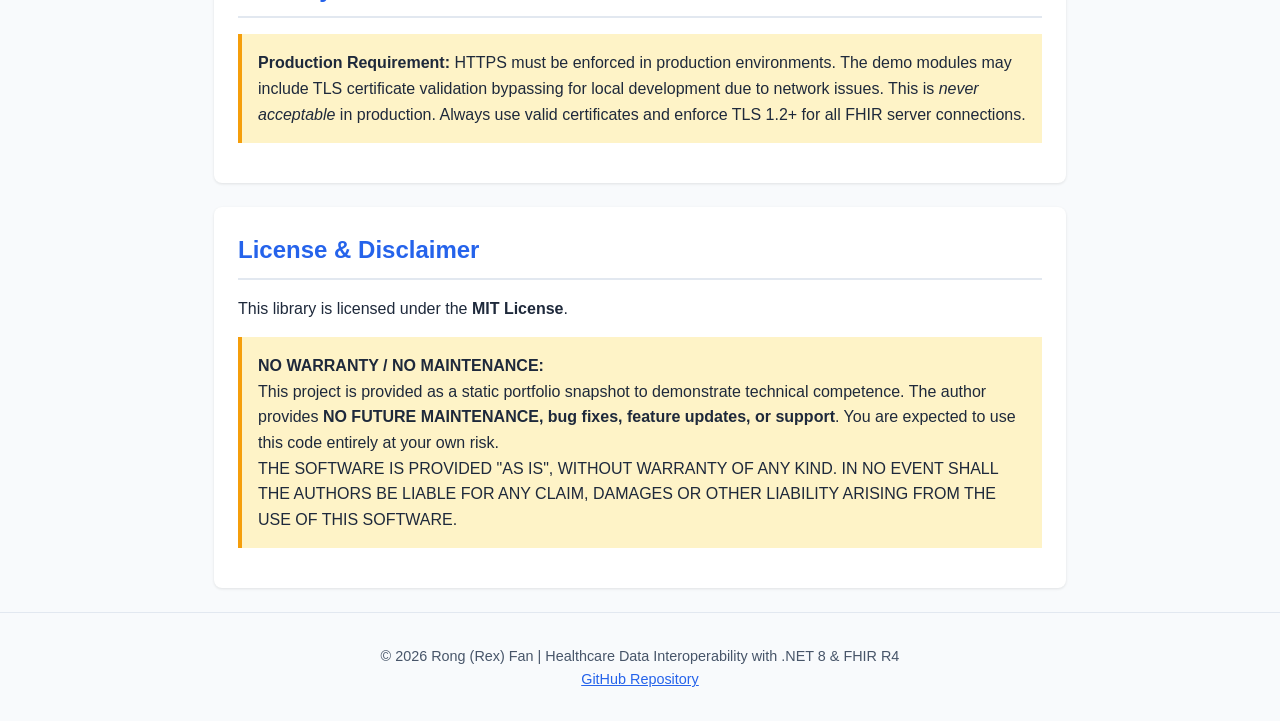
==== commit 2b43b319: "fix: embed FHIR R4 spec zip and remove ineffective Polly retries; normalize HTTPS handling - Resourc" ====
--- a/docs/index.html
+++ b/docs/index.html
@@ -115,6 +115,21 @@
 }</code></pre>
 </section>
 
+
+<section id="why">
+    <h2>Why Use This Library?</h2>
+    <p>Healthcare data interoperability is one of the most challenging problems in modern software engineering. This library addresses real-world pain points:</p>
+    <ul style="margin: 1rem 0; padding-left: 1.5rem;">
+        <li><strong>FHIR Complexity Made Simple</strong> — The FHIR specification has thousands of pages. This library wraps the most commonly used operations (patient CRUD, search, validation) into clean, testable services so you don't have to reinvent the wheel.</li>
+        <li><strong>HIPAA Compliance by Design</strong> — Role-Based Access Control (RBAC), PHI masking before logging, immutable audit trails, and encryption helpers are built in. You shouldn't need a compliance consultant to write safe healthcare code.</li>
+        <li><strong>US Core Conformance Checking</strong> — ONC certification requires US Core profile conformance. This library validates your resources against federal standards before they hit production.</li>
+        <li><strong>ETL Without the Headache</strong> — Migrating legacy CSV/SQL data to FHIR is tedious. The ETL pipeline automates mapping, gender normalization, and idempotent upserts with compile-time code generation (Mapperly).</li>
+        <li><strong>Local AI Validation</strong> — Normalize messy clinical data using a local LLM (Ollama). No PHI leaves your network because inference runs entirely on-premise.</li>
+        <li><strong>Battle-Tested Against Public Servers</strong> — Each module is designed to run against real public FHIR servers (hapi.fhir.org, sandbox.smarte.onhealth.it) with graceful fallbacks for network issues, spec downloads, and duplicate resource handling.</li>
+    </ul>
+    <p><em>This library demonstrates production-grade healthcare interoperability patterns. It is intended as a reference implementation and educational resource — see the License section below.</em></p>
+</section>
+
 <section id="modules">
     <h2>Modules & Business Value</h2>
     <p>Each module solves a specific healthcare interoperability challenge. Here is why you need them:</p>
@@ -217,7 +232,7 @@
 <section id="security">
     <h2>Security Notice</h2>
     <div class="warning">
-        <strong>Production Requirement:</strong> HTTPS must be enforced in production environments. The demo modules may include TLS certificate validation bypassing for local development behind VPN/proxies. This is <em>never acceptable</em> in production. Always use valid certificates and enforce TLS 1.2+ for all FHIR server connections.
+        <strong>Production Requirement:</strong> HTTPS must be enforced in production environments. The demo modules may include TLS certificate validation bypassing for local development due to network issues. This is <em>never acceptable</em> in production. Always use valid certificates and enforce TLS 1.2+ for all FHIR server connections.
     </div>
 </section>
 
@@ -244,3 +259,6 @@
 
 </body>
 </html>
+
+
+
